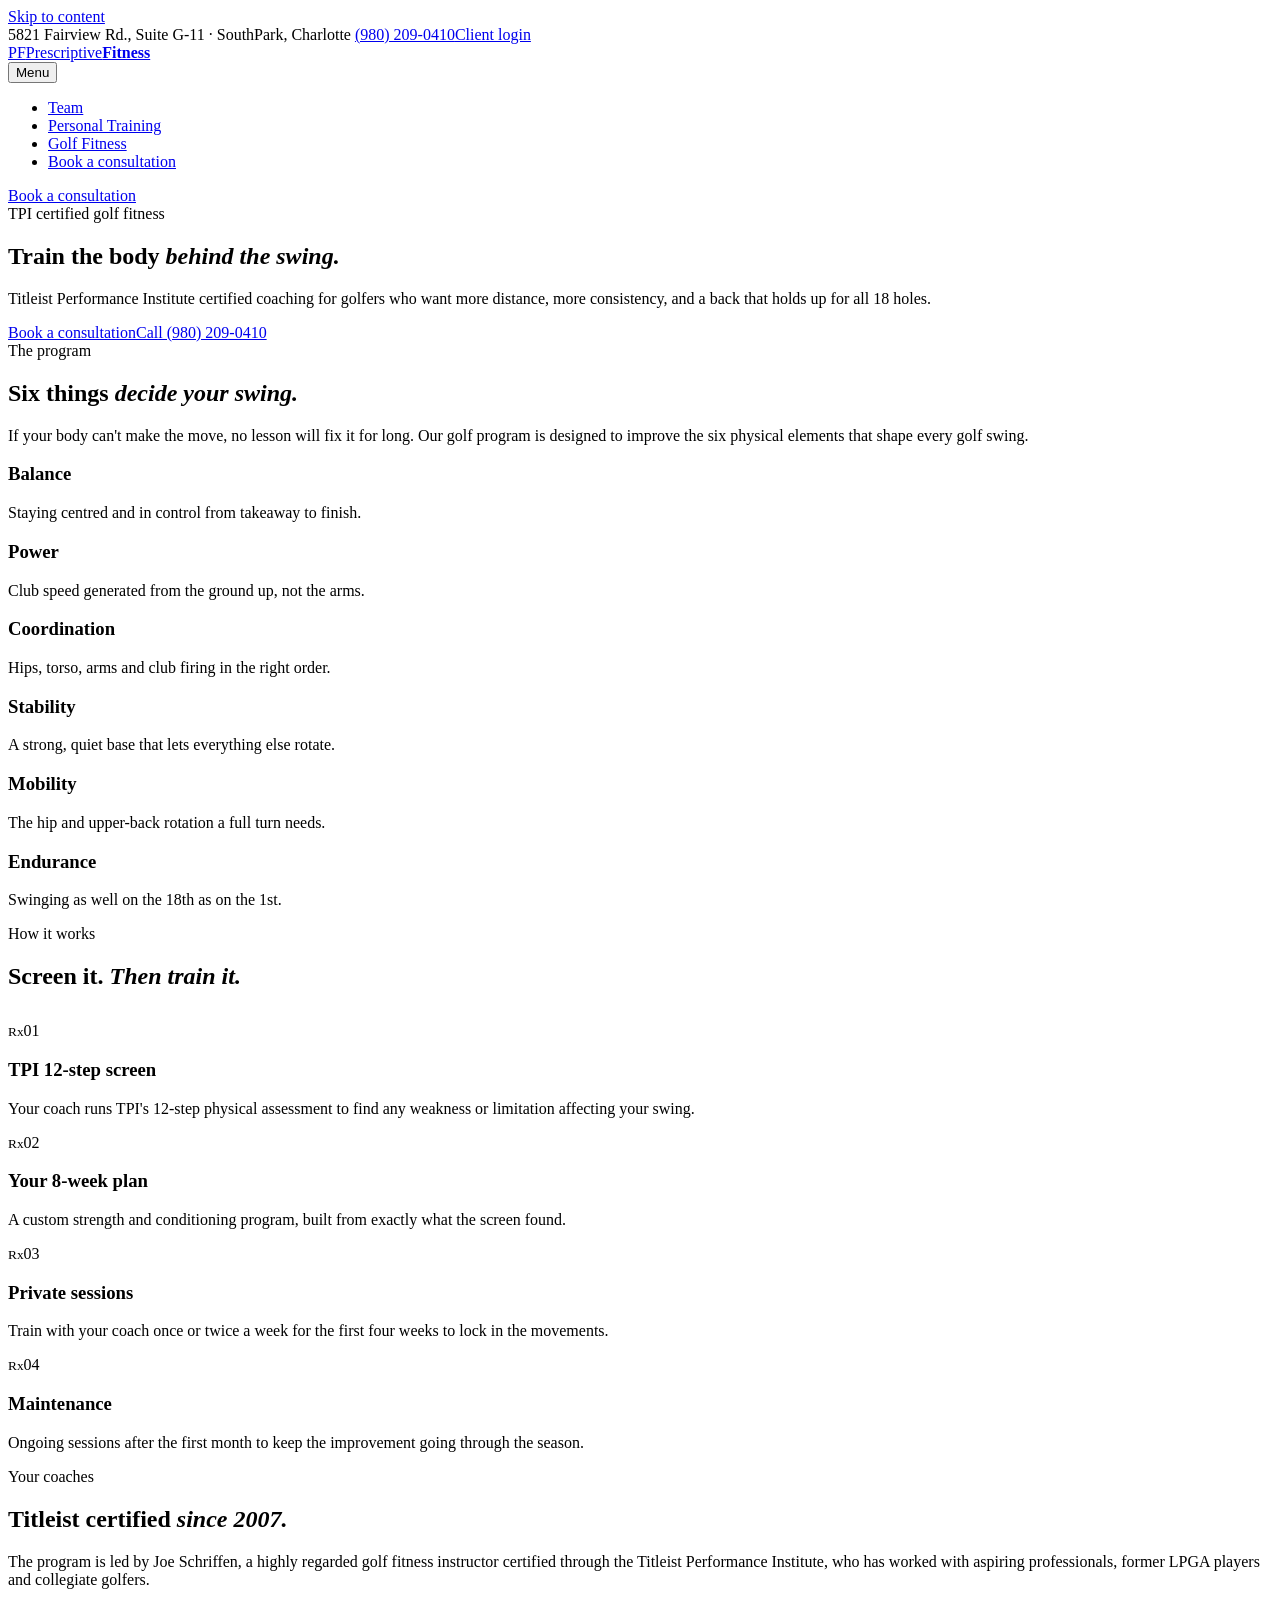
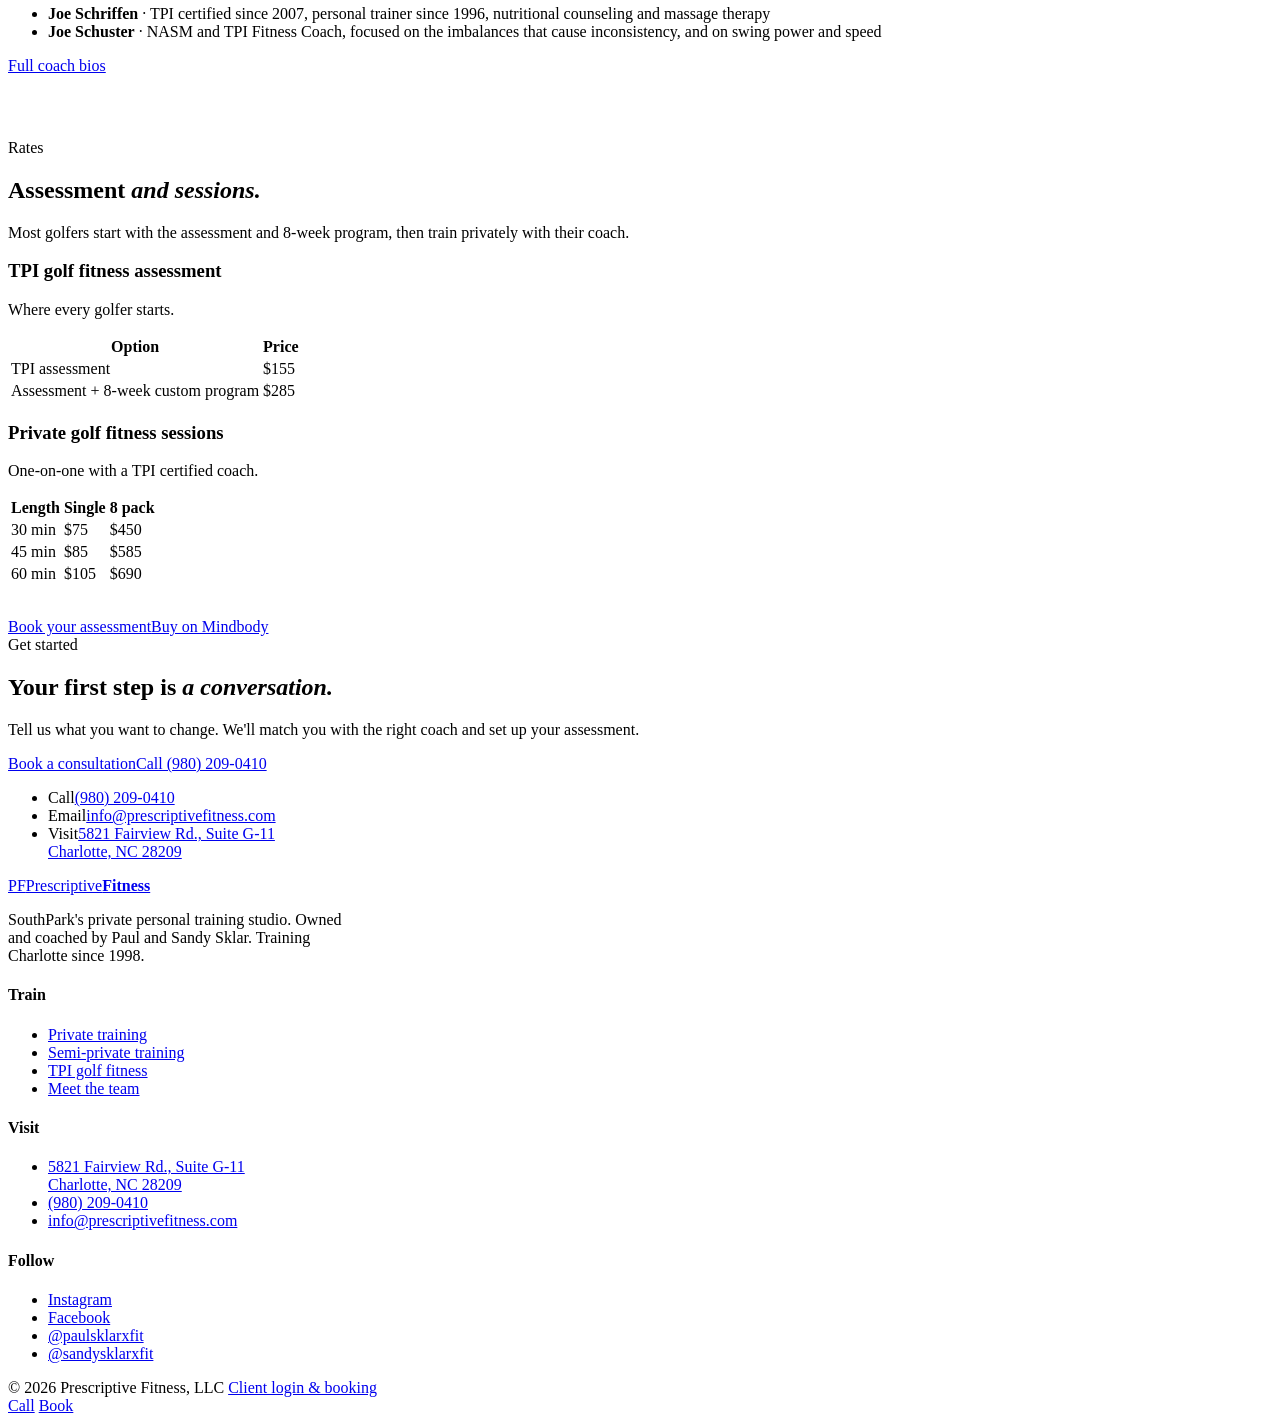
==== golf.html @ cf6d72cd "Add site pages" ====
<!doctype html>
<html lang="en" class="no-js">
<head>
<meta charset="utf-8">
<meta name="viewport" content="width=device-width, initial-scale=1">
<title>TPI Golf Fitness Training · Prescriptive Fitness, Charlotte</title>
<meta name="description" content="Titleist Performance Institute certified golf fitness in SouthPark, Charlotte. A 12-step TPI assessment and an 8-week program to build balance, power, mobility and consistency.">
<link rel="canonical" href="https://prescriptivefitness.com/golf.html">
<meta property="og:type" content="website">
<meta property="og:site_name" content="Prescriptive Fitness">
<meta property="og:title" content="TPI Golf Fitness Training · Prescriptive Fitness, Charlotte">
<meta property="og:description" content="Titleist Performance Institute certified golf fitness in SouthPark, Charlotte. A 12-step TPI assessment and an 8-week program to build balance, power, mobility and consistency.">
<meta property="og:url" content="https://prescriptivefitness.com/golf.html">
<meta property="og:image" content="https://prescriptivefitness.com/assets/img/og-cover.jpg">
<meta name="twitter:card" content="summary_large_image">
<meta name="theme-color" content="#0B0B0C">
<link rel="icon" href="favicon.svg" type="image/svg+xml">
<link rel="preload" href="assets/fonts/archivo-latin-wdth-normal.woff2" as="font" type="font/woff2" crossorigin><link rel="preload" href="assets/fonts/inter-latin-wght-normal.woff2" as="font" type="font/woff2" crossorigin>
<link rel="stylesheet" href="assets/css/site.css">
</head>
<body>
<a class="skip" href="#main">Skip to content</a>
<div class="topbar"><div class="wrap">
  <span class="topbar__left muted">5821 Fairview Rd., Suite G-11 · SouthPark, Charlotte</span>
  <span class="topbar__right"><a href="tel:+19802090410">(980) 209-0410</a><a href="https://clients.mindbodyonline.com/classic/ws?studioid=299958" rel="noopener">Client login</a></span>
</div></div>
<header class="header"><div class="wrap">
  <a class="brand" href="index.html" aria-label="Prescriptive Fitness home"><span class="wordmark" data-logo><span class="wordmark__pf"><span>PF</span></span><span class="wordmark__text"><span>Prescriptive</span><b>Fitness</b></span></span></a>
  <nav class="nav" aria-label="Main">
    <button class="nav__toggle" type="button" aria-expanded="false" aria-controls="nav-menu">Menu</button>
    <ul class="nav__links" id="nav-menu">
      <li><a href="team.html">Team</a></li>
      <li><a href="personal-training.html">Personal Training</a></li>
      <li><a href="golf.html" aria-current="page">Golf Fitness</a></li>
      <li class="nav__mobile-only"><a href="start.html">Book a consultation</a></li>
    </ul>
    <a class="btn" href="start.html">Book a consultation</a>
  </nav>
</div></header>
<main id="main">

<section class="hero hero--page">
  <div class="hero__media"><div class="slot slot--16x9" data-media="golf-hero" data-label="Page header · 16:9 silent loop" data-loop></div></div>
  <div class="wrap"><div class="hero__copy">
    <span class="label">TPI certified golf fitness</span>
    <h1 class="h1">Train the body <em class="hl">behind the swing.</em></h1>
    <p class="lede">Titleist Performance Institute certified coaching for golfers who want more distance, more consistency, and a back that holds up for all 18 holes.</p>
    <div class="btn-row"><a class="btn" href="start.html?interest=golf">Book a consultation</a><a class="btn btn--ghost" href="tel:+19802090410">Call (980) 209-0410</a></div>
  </div></div>
</section>

<section class="section chalk" aria-labelledby="six-h">
  <div class="wrap">
    <div class="split split--center">
      <div class="stack reveal"><span class="label">The program</span><h2 class="h2" id="six-h">Six things <em class="hl">decide your swing.</em></h2></div>
      <p class="lede reveal">If your body can't make the move, no lesson will fix it for long. Our golf program is designed to improve the six physical elements that shape every golf swing.</p>
    </div>
    <div class="goals">
      <div class="goal reveal"><h3>Balance</h3><p>Staying centred and in control from takeaway to finish.</p></div>
      <div class="goal reveal"><h3>Power</h3><p>Club speed generated from the ground up, not the arms.</p></div>
      <div class="goal reveal"><h3>Coordination</h3><p>Hips, torso, arms and club firing in the right order.</p></div>
      <div class="goal reveal"><h3>Stability</h3><p>A strong, quiet base that lets everything else rotate.</p></div>
      <div class="goal reveal"><h3>Mobility</h3><p>The hip and upper-back rotation a full turn needs.</p></div>
      <div class="goal reveal"><h3>Endurance</h3><p>Swinging as well on the 18th as on the 1st.</p></div>
    </div>
  </div>
</section>

<section class="section" aria-labelledby="how-h">
  <div class="wrap split split--center">
    <div class="reveal slot-tall-wrap" style="max-width:420px"><div class="slot slot--9x16" data-media="golf-assessment" data-label="TPI screen being run · 9:16 (a reel works)"></div></div>
    <div class="stack reveal">
      <span class="label">How it works</span>
      <h2 class="h2" id="how-h">Screen it. <em class="hl">Then train it.</em></h2>
      <ol class="rx rx--2" style="list-style:none;padding:0;margin-top:32px">
        <li class="rx__step"><span class="rx__tag"><small>Rx</small>01</span><h3 class="h3">TPI 12-step screen</h3><p>Your coach runs TPI's 12-step physical assessment to find any weakness or limitation affecting your swing.</p></li>
        <li class="rx__step"><span class="rx__tag"><small>Rx</small>02</span><h3 class="h3">Your 8-week plan</h3><p>A custom strength and conditioning program, built from exactly what the screen found.</p></li>
        <li class="rx__step"><span class="rx__tag"><small>Rx</small>03</span><h3 class="h3">Private sessions</h3><p>Train with your coach once or twice a week for the first four weeks to lock in the movements.</p></li>
        <li class="rx__step"><span class="rx__tag"><small>Rx</small>04</span><h3 class="h3">Maintenance</h3><p>Ongoing sessions after the first month to keep the improvement going through the season.</p></li>
      </ol>
    </div>
  </div>
</section>

<section class="section black-2" aria-labelledby="gcoach-h">
  <div class="wrap">
    <div class="split split--center">
      <div class="stack reveal">
        <span class="label">Your coaches</span>
        <h2 class="h2" id="gcoach-h">Titleist certified <em class="hl">since 2007.</em></h2>
        <p class="lede">The program is led by Joe Schriffen, a highly regarded golf fitness instructor certified through the Titleist Performance Institute, who has worked with aspiring professionals, former LPGA players and collegiate golfers.</p>
        <ul class="facts">
          <li><span><strong>Joe Schriffen</strong> · TPI certified since 2007, personal trainer since 1996, nutritional counseling and massage therapy</span></li>
          <li><span><strong>Joe Schuster</strong> · NASM and TPI Fitness Coach, focused on the imbalances that cause inconsistency, and on swing power and speed</span></li>
        </ul>
        <a class="link-arrow" href="team.html">Full coach bios</a>
      </div>
      <div class="stack reveal">
        <div class="slot slot--4x5" data-media="golf-training" data-label="Golf training · 4:5 · rotational power / mobility" data-alt="Golf fitness training"></div>
      </div>
    </div>
    <div style="margin-top:64px" class="reveal"><div class="slot slot--16x9" data-media="golf-video" data-label="Joe on what the program fixes · 16:9 (optional)"></div></div>
  </div>
</section>

<section class="section chalk" id="rates" aria-labelledby="grates-h">
  <div class="wrap">
    <div class="split split--center">
      <div class="stack reveal"><span class="label">Rates</span><h2 class="h2" id="grates-h">Assessment <em class="hl">and sessions.</em></h2></div>
      <p class="lede reveal">Most golfers start with the assessment and 8-week program, then train privately with their coach.</p>
    </div>
    <div class="price-grid">
      <div class="price reveal">
        <h3>TPI golf fitness assessment</h3>
        <p class="muted">Where every golfer starts.</p>
        <table class="ptable"><thead><tr><th scope="col">Option</th><th scope="col">Price</th></tr></thead><tbody><tr><td>TPI assessment</td><td>$155</td></tr><tr><td>Assessment + 8-week custom program</td><td>$285</td></tr></tbody></table>
      </div>
      <div class="price reveal">
        <h3>Private golf fitness sessions</h3>
        <p class="muted">One-on-one with a TPI certified coach.</p>
        <table class="ptable"><thead><tr><th scope="col">Length</th><th scope="col">Single</th><th scope="col">8 pack</th></tr></thead><tbody><tr><td>30 min</td><td>$75</td><td>$450</td></tr><tr><td>45 min</td><td>$85</td><td>$585</td></tr><tr><td>60 min</td><td>$105</td><td>$690</td></tr></tbody></table>
      </div>
    </div>
    <div class="btn-row" style="margin-top:32px"><a class="btn" href="start.html?interest=golf">Book your assessment</a><a class="btn btn--ghost" href="https://clients.mindbodyonline.com/classic/ws?studioid=299958" rel="noopener">Buy on Mindbody</a></div>
  </div>
</section>

<section class="section cta" aria-labelledby="cta-h">
  <div class="wrap">
    <div class="stack reveal">
      <span class="label">Get started</span>
      <h2 class="h2" id="cta-h">Your first step is <em class="hl">a conversation.</em></h2>
      <p class="lede">Tell us what you want to change. We'll match you with the right coach and set up your assessment.</p>
      <div class="btn-row"><a class="btn" href="start.html?interest=golf">Book a consultation</a><a class="btn btn--ghost" href="tel:+19802090410">Call (980) 209-0410</a></div>
    </div>
    <div class="cta__side reveal">
      <ul class="contact-list">
        <li><span class="k">Call</span><a href="tel:+19802090410">(980) 209-0410</a></li>
        <li><span class="k">Email</span><a href="mailto:info@prescriptivefitness.com">info@prescriptivefitness.com</a></li>
        <li><span class="k">Visit</span><a href="https://www.google.com/maps/search/?api=1&query=Prescriptive+Fitness+5821+Fairview+Rd+Suite+G-11+Charlotte+NC+28209" rel="noopener">5821 Fairview Rd., Suite G-11<br>Charlotte, NC 28209</a></li>
      </ul>
    </div>
  </div>
</section>
</main>
<footer class="footer">
  <div class="wrap">
    <div class="footer__grid">
      <div class="stack-sm">
        <a class="brand" href="index.html" aria-label="Prescriptive Fitness home"><span class="wordmark" data-logo><span class="wordmark__pf"><span>PF</span></span><span class="wordmark__text"><span>Prescriptive</span><b>Fitness</b></span></span></a>
        <p class="muted" style="max-width:360px">SouthPark's private personal training studio. Owned and coached by Paul and Sandy Sklar. Training Charlotte since 1998.</p>
      </div>
      <div>
        <h4>Train</h4>
        <ul>
          <li><a href="personal-training.html">Private training</a></li>
          <li><a href="personal-training.html#semi">Semi-private training</a></li>
          <li><a href="golf.html">TPI golf fitness</a></li>
          <li><a href="team.html">Meet the team</a></li>
        </ul>
      </div>
      <div>
        <h4>Visit</h4>
        <ul>
          <li><a href="https://www.google.com/maps/search/?api=1&query=Prescriptive+Fitness+5821+Fairview+Rd+Suite+G-11+Charlotte+NC+28209" rel="noopener">5821 Fairview Rd., Suite G-11<br>Charlotte, NC 28209</a></li>
          <li><a href="tel:+19802090410">(980) 209-0410</a></li>
          <li><a href="mailto:info@prescriptivefitness.com">info@prescriptivefitness.com</a></li>
        </ul>
      </div>
      <div>
        <h4>Follow</h4>
        <ul>
          <li><a href="https://www.instagram.com/prescriptive.fitness/" rel="noopener">Instagram</a></li>
          <li><a href="https://www.facebook.com/PrescriptiveFitness/" rel="noopener">Facebook</a></li>
          <li><a href="https://www.instagram.com/paulsklarxfit/" rel="noopener">@paulsklarxfit</a></li>
          <li><a href="https://www.instagram.com/sandysklarxfit/" rel="noopener">@sandysklarxfit</a></li>
        </ul>
      </div>
    </div>
    <div class="footer__base">
      <span>© <span data-year>2026</span> Prescriptive Fitness, LLC</span>
      <span><a href="https://clients.mindbodyonline.com/classic/ws?studioid=299958" rel="noopener">Client login &amp; booking</a></span>
    </div>
  </div>
</footer>
<div class="mbar" role="region" aria-label="Quick actions">
  <a class="btn btn--ghost" href="tel:+19802090410">Call</a>
  <a class="btn" href="start.html">Book</a>
</div>
<script src="assets/js/media.js"></script>
<script src="assets/js/site.js"></script>
</body>
</html>
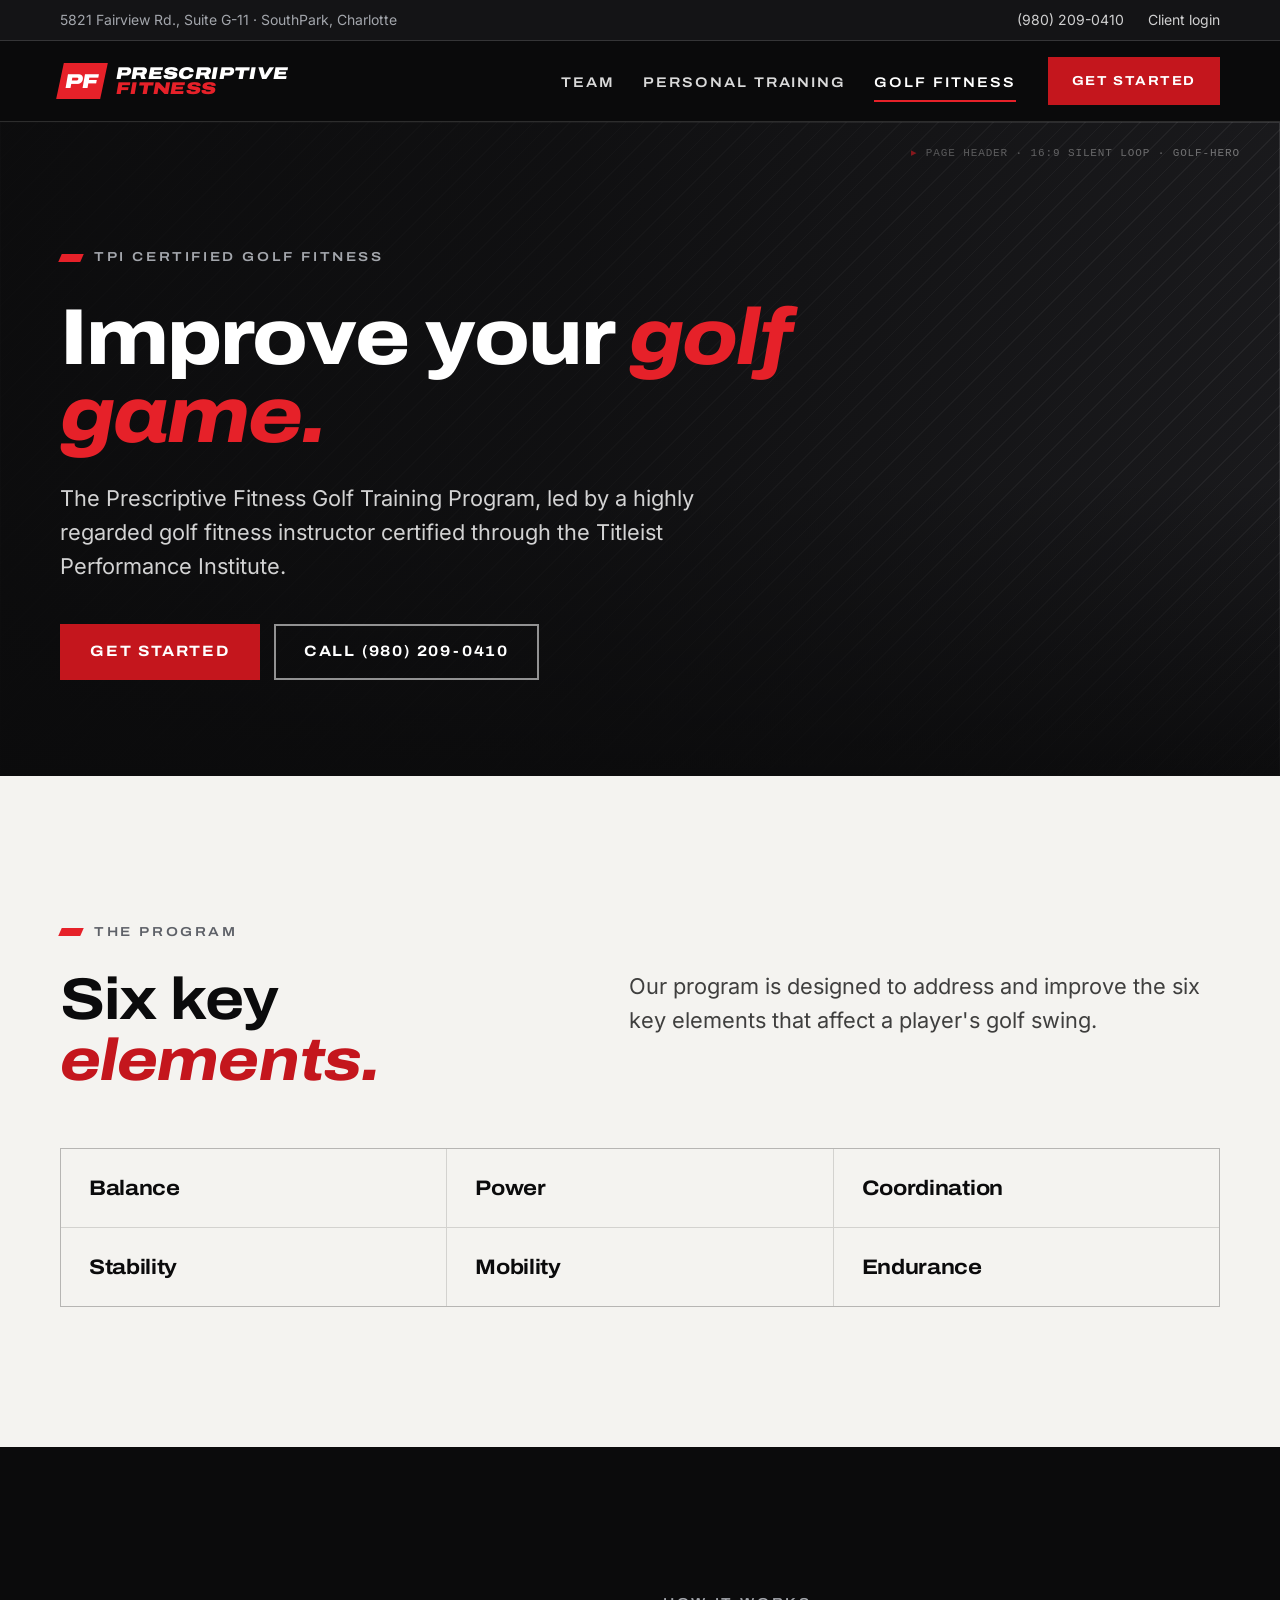
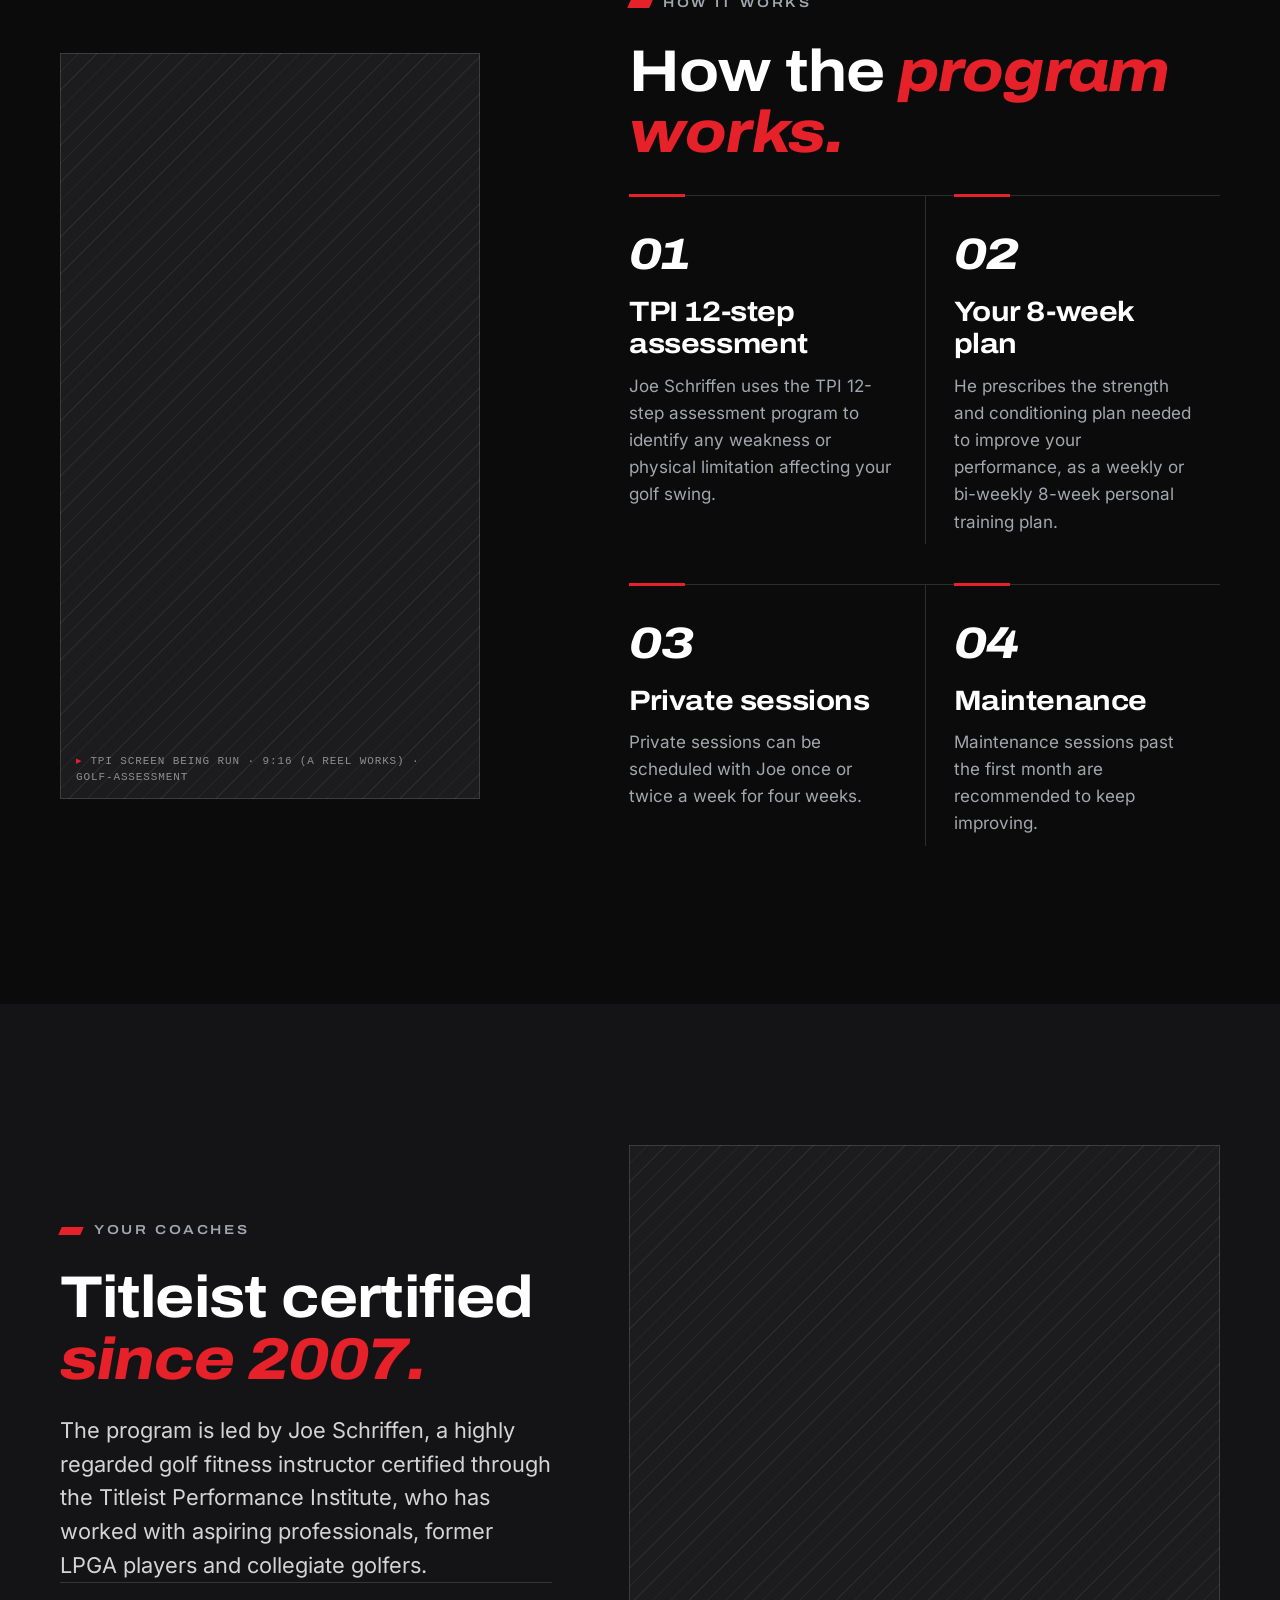
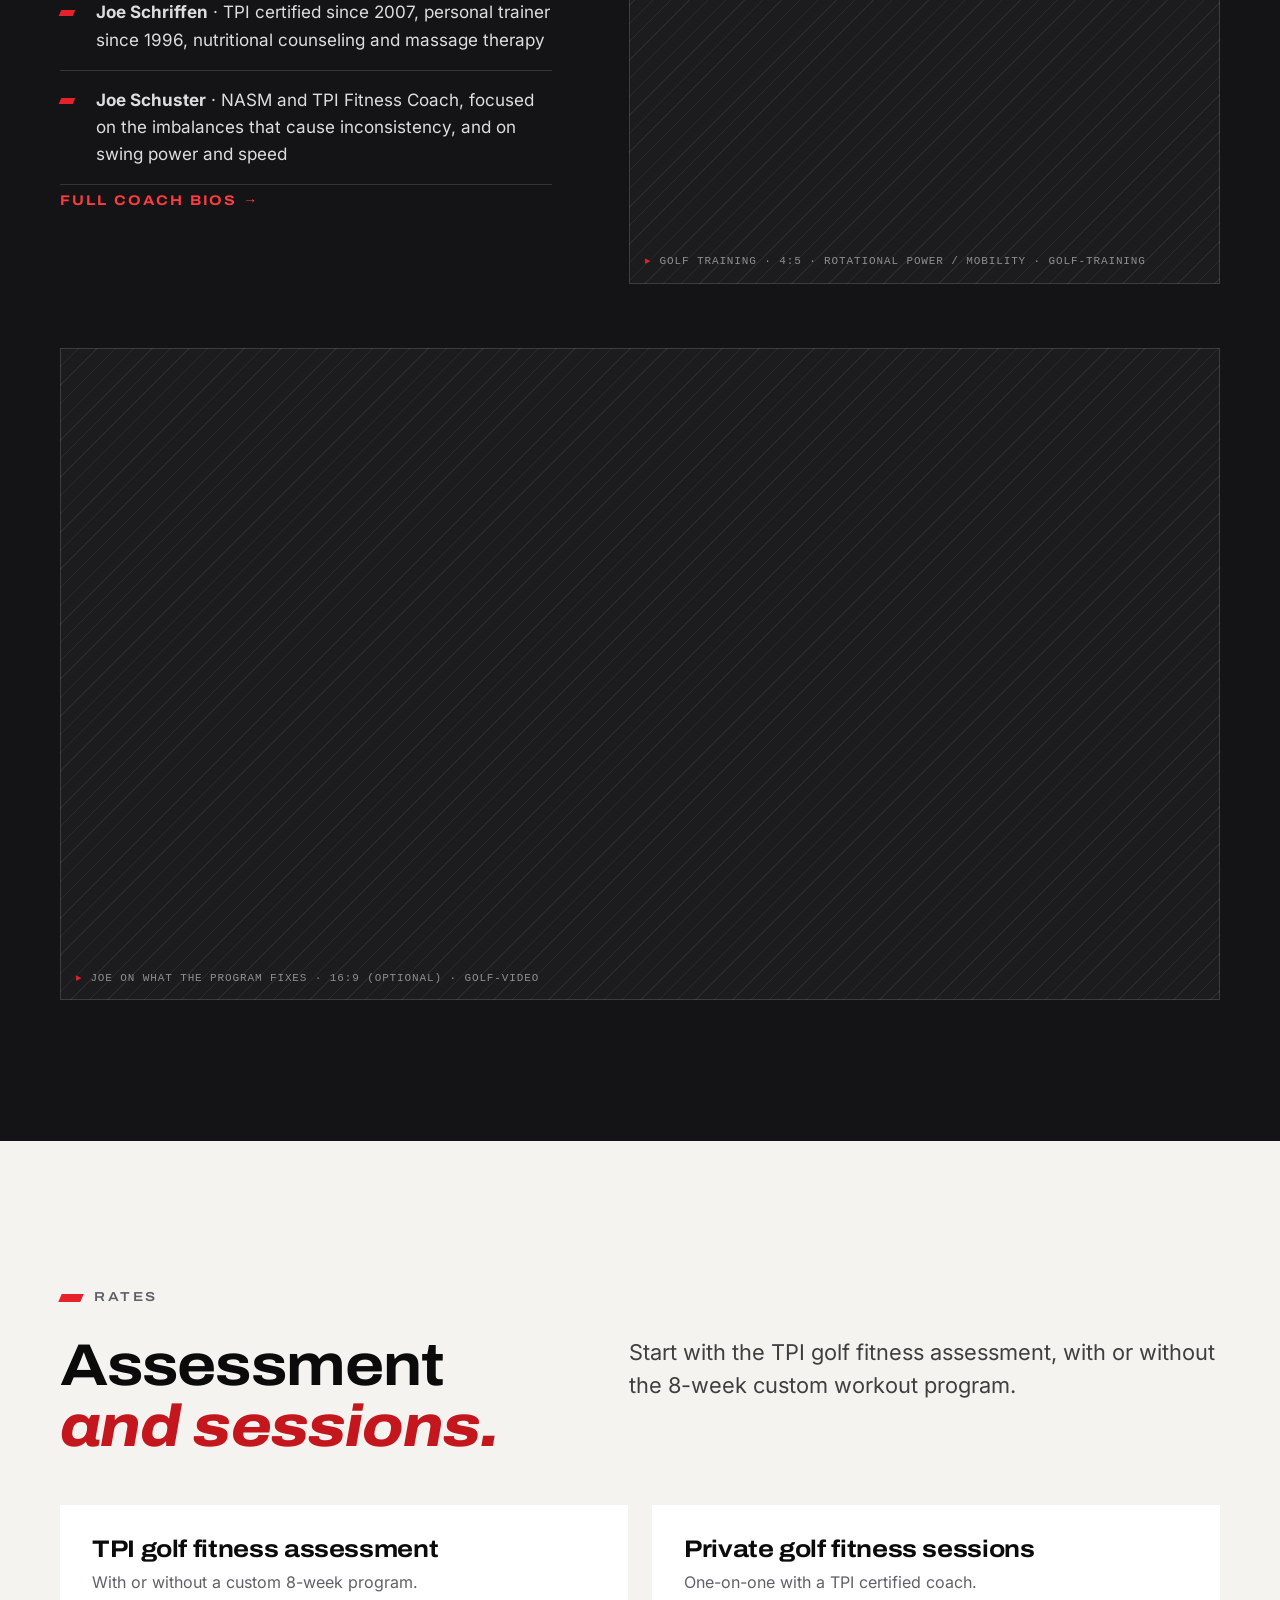
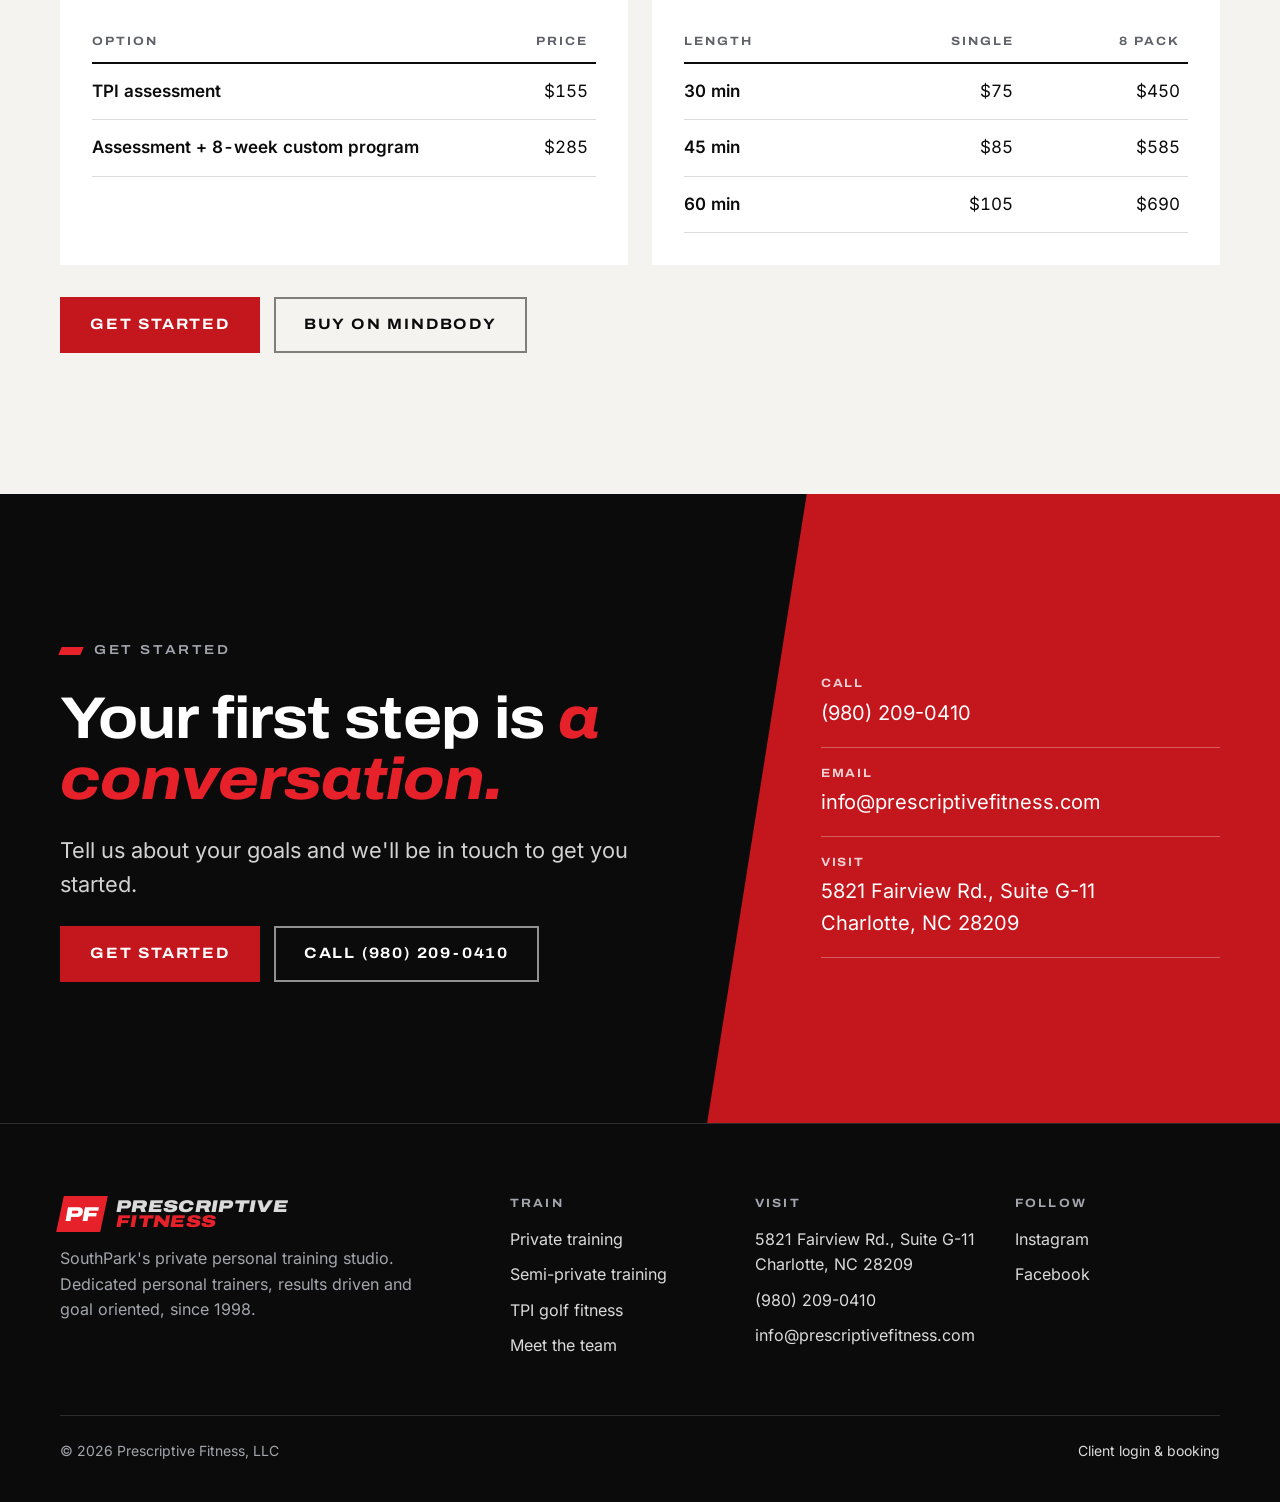
==== commit 46c9c8af: "Tone down owner branding, use only sourced copy" ====
--- a/golf.html
+++ b/golf.html
@@ -4,12 +4,12 @@
 <meta charset="utf-8">
 <meta name="viewport" content="width=device-width, initial-scale=1">
 <title>TPI Golf Fitness Training · Prescriptive Fitness, Charlotte</title>
-<meta name="description" content="Titleist Performance Institute certified golf fitness in SouthPark, Charlotte. A 12-step TPI assessment and an 8-week program to build balance, power, mobility and consistency.">
+<meta name="description" content="Titleist Performance Institute certified golf fitness in SouthPark, Charlotte. The TPI 12-step assessment and a custom 8-week program to improve balance, power, coordination, stability, mobility and endurance.">
 <link rel="canonical" href="https://prescriptivefitness.com/golf.html">
 <meta property="og:type" content="website">
 <meta property="og:site_name" content="Prescriptive Fitness">
 <meta property="og:title" content="TPI Golf Fitness Training · Prescriptive Fitness, Charlotte">
-<meta property="og:description" content="Titleist Performance Institute certified golf fitness in SouthPark, Charlotte. A 12-step TPI assessment and an 8-week program to build balance, power, mobility and consistency.">
+<meta property="og:description" content="Titleist Performance Institute certified golf fitness in SouthPark, Charlotte. The TPI 12-step assessment and a custom 8-week program to improve balance, power, coordination, stability, mobility and endurance.">
 <meta property="og:url" content="https://prescriptivefitness.com/golf.html">
 <meta property="og:image" content="https://prescriptivefitness.com/assets/img/og-cover.jpg">
 <meta name="twitter:card" content="summary_large_image">
@@ -32,9 +32,9 @@
       <li><a href="team.html">Team</a></li>
       <li><a href="personal-training.html">Personal Training</a></li>
       <li><a href="golf.html" aria-current="page">Golf Fitness</a></li>
-      <li class="nav__mobile-only"><a href="start.html">Book a consultation</a></li>
+      <li class="nav__mobile-only"><a href="start.html">Get started</a></li>
     </ul>
-    <a class="btn" href="start.html">Book a consultation</a>
+    <a class="btn" href="start.html">Get started</a>
   </nav>
 </div></header>
 <main id="main">
@@ -43,25 +43,25 @@
   <div class="hero__media"><div class="slot slot--16x9" data-media="golf-hero" data-label="Page header · 16:9 silent loop" data-loop></div></div>
   <div class="wrap"><div class="hero__copy">
     <span class="label">TPI certified golf fitness</span>
-    <h1 class="h1">Train the body <em class="hl">behind the swing.</em></h1>
-    <p class="lede">Titleist Performance Institute certified coaching for golfers who want more distance, more consistency, and a back that holds up for all 18 holes.</p>
-    <div class="btn-row"><a class="btn" href="start.html?interest=golf">Book a consultation</a><a class="btn btn--ghost" href="tel:+19802090410">Call (980) 209-0410</a></div>
+    <h1 class="h1">Improve your <em class="hl">golf game.</em></h1>
+    <p class="lede">The Prescriptive Fitness Golf Training Program, led by a highly regarded golf fitness instructor certified through the Titleist Performance Institute.</p>
+    <div class="btn-row"><a class="btn" href="start.html?interest=golf">Get started</a><a class="btn btn--ghost" href="tel:+19802090410">Call (980) 209-0410</a></div>
   </div></div>
 </section>
 
 <section class="section chalk" aria-labelledby="six-h">
   <div class="wrap">
     <div class="split split--center">
-      <div class="stack reveal"><span class="label">The program</span><h2 class="h2" id="six-h">Six things <em class="hl">decide your swing.</em></h2></div>
-      <p class="lede reveal">If your body can't make the move, no lesson will fix it for long. Our golf program is designed to improve the six physical elements that shape every golf swing.</p>
+      <div class="stack reveal"><span class="label">The program</span><h2 class="h2" id="six-h">Six key <em class="hl">elements.</em></h2></div>
+      <p class="lede reveal">Our program is designed to address and improve the six key elements that affect a player's golf swing.</p>
     </div>
     <div class="goals">
-      <div class="goal reveal"><h3>Balance</h3><p>Staying centred and in control from takeaway to finish.</p></div>
-      <div class="goal reveal"><h3>Power</h3><p>Club speed generated from the ground up, not the arms.</p></div>
-      <div class="goal reveal"><h3>Coordination</h3><p>Hips, torso, arms and club firing in the right order.</p></div>
-      <div class="goal reveal"><h3>Stability</h3><p>A strong, quiet base that lets everything else rotate.</p></div>
-      <div class="goal reveal"><h3>Mobility</h3><p>The hip and upper-back rotation a full turn needs.</p></div>
-      <div class="goal reveal"><h3>Endurance</h3><p>Swinging as well on the 18th as on the 1st.</p></div>
+      <div class="goal reveal"><h3>Balance</h3></div>
+      <div class="goal reveal"><h3>Power</h3></div>
+      <div class="goal reveal"><h3>Coordination</h3></div>
+      <div class="goal reveal"><h3>Stability</h3></div>
+      <div class="goal reveal"><h3>Mobility</h3></div>
+      <div class="goal reveal"><h3>Endurance</h3></div>
     </div>
   </div>
 </section>
@@ -71,12 +71,12 @@
     <div class="reveal slot-tall-wrap" style="max-width:420px"><div class="slot slot--9x16" data-media="golf-assessment" data-label="TPI screen being run · 9:16 (a reel works)"></div></div>
     <div class="stack reveal">
       <span class="label">How it works</span>
-      <h2 class="h2" id="how-h">Screen it. <em class="hl">Then train it.</em></h2>
+      <h2 class="h2" id="how-h">How the <em class="hl">program works.</em></h2>
       <ol class="rx rx--2" style="list-style:none;padding:0;margin-top:32px">
-        <li class="rx__step"><span class="rx__tag"><small>Rx</small>01</span><h3 class="h3">TPI 12-step screen</h3><p>Your coach runs TPI's 12-step physical assessment to find any weakness or limitation affecting your swing.</p></li>
-        <li class="rx__step"><span class="rx__tag"><small>Rx</small>02</span><h3 class="h3">Your 8-week plan</h3><p>A custom strength and conditioning program, built from exactly what the screen found.</p></li>
-        <li class="rx__step"><span class="rx__tag"><small>Rx</small>03</span><h3 class="h3">Private sessions</h3><p>Train with your coach once or twice a week for the first four weeks to lock in the movements.</p></li>
-        <li class="rx__step"><span class="rx__tag"><small>Rx</small>04</span><h3 class="h3">Maintenance</h3><p>Ongoing sessions after the first month to keep the improvement going through the season.</p></li>
+        <li class="rx__step"><span class="rx__tag">01</span><h3 class="h3">TPI 12-step assessment</h3><p>Joe Schriffen uses the TPI 12-step assessment program to identify any weakness or physical limitation affecting your golf swing.</p></li>
+        <li class="rx__step"><span class="rx__tag">02</span><h3 class="h3">Your 8-week plan</h3><p>He prescribes the strength and conditioning plan needed to improve your performance, as a weekly or bi-weekly 8-week personal training plan.</p></li>
+        <li class="rx__step"><span class="rx__tag">03</span><h3 class="h3">Private sessions</h3><p>Private sessions can be scheduled with Joe once or twice a week for four weeks.</p></li>
+        <li class="rx__step"><span class="rx__tag">04</span><h3 class="h3">Maintenance</h3><p>Maintenance sessions past the first month are recommended to keep improving.</p></li>
       </ol>
     </div>
   </div>
@@ -107,12 +107,12 @@
   <div class="wrap">
     <div class="split split--center">
       <div class="stack reveal"><span class="label">Rates</span><h2 class="h2" id="grates-h">Assessment <em class="hl">and sessions.</em></h2></div>
-      <p class="lede reveal">Most golfers start with the assessment and 8-week program, then train privately with their coach.</p>
+      <p class="lede reveal">Start with the TPI golf fitness assessment, with or without the 8-week custom workout program.</p>
     </div>
     <div class="price-grid">
       <div class="price reveal">
         <h3>TPI golf fitness assessment</h3>
-        <p class="muted">Where every golfer starts.</p>
+        <p class="muted">With or without a custom 8-week program.</p>
         <table class="ptable"><thead><tr><th scope="col">Option</th><th scope="col">Price</th></tr></thead><tbody><tr><td>TPI assessment</td><td>$155</td></tr><tr><td>Assessment + 8-week custom program</td><td>$285</td></tr></tbody></table>
       </div>
       <div class="price reveal">
@@ -121,7 +121,7 @@
         <table class="ptable"><thead><tr><th scope="col">Length</th><th scope="col">Single</th><th scope="col">8 pack</th></tr></thead><tbody><tr><td>30 min</td><td>$75</td><td>$450</td></tr><tr><td>45 min</td><td>$85</td><td>$585</td></tr><tr><td>60 min</td><td>$105</td><td>$690</td></tr></tbody></table>
       </div>
     </div>
-    <div class="btn-row" style="margin-top:32px"><a class="btn" href="start.html?interest=golf">Book your assessment</a><a class="btn btn--ghost" href="https://clients.mindbodyonline.com/classic/ws?studioid=299958" rel="noopener">Buy on Mindbody</a></div>
+    <div class="btn-row" style="margin-top:32px"><a class="btn" href="start.html?interest=golf">Get started</a><a class="btn btn--ghost" href="https://clients.mindbodyonline.com/classic/ws?studioid=299958" rel="noopener">Buy on Mindbody</a></div>
   </div>
 </section>
 
@@ -130,8 +130,8 @@
     <div class="stack reveal">
       <span class="label">Get started</span>
       <h2 class="h2" id="cta-h">Your first step is <em class="hl">a conversation.</em></h2>
-      <p class="lede">Tell us what you want to change. We'll match you with the right coach and set up your assessment.</p>
-      <div class="btn-row"><a class="btn" href="start.html?interest=golf">Book a consultation</a><a class="btn btn--ghost" href="tel:+19802090410">Call (980) 209-0410</a></div>
+      <p class="lede">Tell us about your goals and we'll be in touch to get you started.</p>
+      <div class="btn-row"><a class="btn" href="start.html?interest=golf">Get started</a><a class="btn btn--ghost" href="tel:+19802090410">Call (980) 209-0410</a></div>
     </div>
     <div class="cta__side reveal">
       <ul class="contact-list">
@@ -148,7 +148,7 @@
     <div class="footer__grid">
       <div class="stack-sm">
         <a class="brand" href="index.html" aria-label="Prescriptive Fitness home"><span class="wordmark" data-logo><span class="wordmark__pf"><span>PF</span></span><span class="wordmark__text"><span>Prescriptive</span><b>Fitness</b></span></span></a>
-        <p class="muted" style="max-width:360px">SouthPark's private personal training studio. Owned and coached by Paul and Sandy Sklar. Training Charlotte since 1998.</p>
+        <p class="muted" style="max-width:360px">SouthPark's private personal training studio. Dedicated personal trainers, results driven and goal oriented, since 1998.</p>
       </div>
       <div>
         <h4>Train</h4>
@@ -172,8 +172,6 @@
         <ul>
           <li><a href="https://www.instagram.com/prescriptive.fitness/" rel="noopener">Instagram</a></li>
           <li><a href="https://www.facebook.com/PrescriptiveFitness/" rel="noopener">Facebook</a></li>
-          <li><a href="https://www.instagram.com/paulsklarxfit/" rel="noopener">@paulsklarxfit</a></li>
-          <li><a href="https://www.instagram.com/sandysklarxfit/" rel="noopener">@sandysklarxfit</a></li>
         </ul>
       </div>
     </div>
@@ -185,7 +183,7 @@
 </footer>
 <div class="mbar" role="region" aria-label="Quick actions">
   <a class="btn btn--ghost" href="tel:+19802090410">Call</a>
-  <a class="btn" href="start.html">Book</a>
+  <a class="btn" href="start.html">Get started</a>
 </div>
 <script src="assets/js/media.js"></script>
 <script src="assets/js/site.js"></script>
--- a/assets/css/site.css
+++ b/assets/css/site.css
@@ -0,0 +1,416 @@
+/* ============================================================
+   PRESCRIPTIVE FITNESS · site styles
+   Brand: PF black + PF red (from the logo), wide italic display type.
+   Built for a 40+ audience: 18px body, high contrast, big tap targets.
+   ============================================================ */
+
+/* Self-hosted fonts (SIL Open Font License, see assets/fonts/) */
+@font-face { font-family: "Archivo"; font-style: normal; font-display: swap; font-weight: 100 900; font-stretch: 62% 125%; src: url(../fonts/archivo-latin-wdth-normal.woff2) format("woff2-variations"), url(../fonts/archivo-latin-wdth-normal.woff2) format("woff2"); }
+@font-face { font-family: "Archivo"; font-style: italic; font-display: swap; font-weight: 100 900; font-stretch: 62% 125%; src: url(../fonts/archivo-latin-wdth-italic.woff2) format("woff2-variations"), url(../fonts/archivo-latin-wdth-italic.woff2) format("woff2"); }
+@font-face { font-family: "Inter"; font-style: normal; font-display: swap; font-weight: 100 900; src: url(../fonts/inter-latin-wght-normal.woff2) format("woff2-variations"), url(../fonts/inter-latin-wght-normal.woff2) format("woff2"); }
+@font-face { font-family: "Inter"; font-style: italic; font-display: swap; font-weight: 100 900; src: url(../fonts/inter-latin-wght-italic.woff2) format("woff2-variations"), url(../fonts/inter-latin-wght-italic.woff2) format("woff2"); }
+
+:root {
+  /* Colour */
+  --black: #0B0B0C;
+  --black-2: #141416;
+  --black-3: #1C1C1F;
+  --chalk: #F4F3F0;          /* light sections */
+  --white: #FFFFFF;
+  --red: #E62129;            /* PF logo red: marks, rules, large type on black */
+  --red-fill: #C4161D;       /* buttons with white text (6:1) */
+  --red-fill-hover: #A81218;
+  --red-on-black: #FF3B42;   /* small red text on black (5.6:1) */
+  --red-on-chalk: #C4161D;   /* red text on chalk (5.4:1) */
+  --mute-on-black: #A3A6AC;
+  --mute-on-chalk: #5E6168;
+  --line-on-black: rgba(255,255,255,0.14);
+  --line-on-chalk: rgba(11,11,12,0.14);
+
+  /* Type */
+  --display: "Archivo", "Arial Black", Arial, sans-serif;
+  --body: "Inter", -apple-system, "Segoe UI", Arial, sans-serif;
+
+  /* Layout */
+  --wrap: 1240px;
+  --gutter: clamp(16px, 4vw, 40px);
+  --section: clamp(80px, 11vw, 144px);
+  --ease: cubic-bezier(.22, 1, .36, 1);
+}
+
+*, *::before, *::after { box-sizing: border-box; }
+html { -webkit-text-size-adjust: 100%; scroll-behavior: smooth; }
+@media (prefers-reduced-motion: reduce) { html { scroll-behavior: auto; } * { transition: none !important; animation: none !important; } }
+body {
+  margin: 0; background: var(--black); color: var(--white);
+  font: 400 18px/1.6 var(--body);
+  -webkit-font-smoothing: antialiased; text-rendering: optimizeLegibility;
+}
+img, video, iframe { display: block; max-width: 100%; }
+a { color: inherit; }
+p { margin: 0; }
+h1, h2, h3, h4 { margin: 0; font-family: var(--display); font-weight: 700; font-stretch: 112%; letter-spacing: -0.015em; line-height: 1.05; }
+em.hl, .h-accent { font-style: italic; color: var(--red); font-weight: 800; }
+.chalk em.hl, .chalk .h-accent { color: var(--red-on-chalk); }
+
+.skip { position: absolute; left: -9999px; top: 8px; z-index: 100; padding: 12px 16px; background: var(--white); color: var(--black); }
+.skip:focus { left: 8px; }
+:focus-visible { outline: 3px solid var(--red-on-black); outline-offset: 3px; }
+.chalk :focus-visible { outline-color: var(--red-on-chalk); }
+
+.wrap { width: 100%; max-width: var(--wrap); margin: 0 auto; padding: 0 var(--gutter); }
+.section { padding: var(--section) 0; }
+.section--tight { padding: calc(var(--section) * 0.6) 0; }
+.chalk { background: var(--chalk); color: var(--black); }
+.black-2 { background: var(--black-2); }
+
+/* ---------- Labels: the skewed red bar echoes the italic PF logo ---------- */
+.label {
+  display: inline-flex; align-items: center; gap: 12px;
+  font: 600 13px/1.2 var(--display); font-stretch: 115%; letter-spacing: 0.2em; text-transform: uppercase;
+  color: var(--mute-on-black);
+}
+.label::before { content: ""; width: 22px; height: 8px; background: var(--red); transform: skewX(-24deg); flex: none; }
+.chalk .label { color: var(--mute-on-chalk); }
+.label--plain::before { display: none; }
+
+.h1 { font-size: clamp(46px, 7.4vw, 104px); font-weight: 800; letter-spacing: -0.025em; line-height: 0.98; }
+.h2 { font-size: clamp(34px, 4.6vw, 60px); line-height: 1.04; }
+.h3 { font-size: clamp(22px, 2.2vw, 28px); line-height: 1.15; }
+.lede { font-size: clamp(19px, 1.7vw, 22px); line-height: 1.55; color: rgba(255,255,255,0.82); max-width: 640px; }
+.chalk .lede { color: rgba(11,11,12,0.78); }
+.muted { color: var(--mute-on-black); }
+.chalk .muted { color: var(--mute-on-chalk); }
+.stack > * + * { margin-top: 24px; }
+.stack-sm > * + * { margin-top: 14px; }
+
+/* ---------- Buttons ---------- */
+.btn {
+  display: inline-flex; align-items: center; justify-content: center; gap: 10px;
+  min-height: 56px; padding: 0 28px;
+  font: 700 15px/1 var(--display); font-stretch: 112%; letter-spacing: 0.12em; text-transform: uppercase; text-decoration: none;
+  background: var(--red-fill); color: var(--white); border: 2px solid var(--red-fill);
+  transition: background-color 180ms var(--ease), border-color 180ms var(--ease), color 180ms var(--ease);
+  cursor: pointer;
+}
+.btn:hover { background: var(--red-fill-hover); border-color: var(--red-fill-hover); }
+.btn--ghost { background: transparent; border-color: rgba(255,255,255,0.55); color: var(--white); }
+.btn--ghost:hover { background: var(--white); border-color: var(--white); color: var(--black); }
+.chalk .btn--ghost { border-color: rgba(11,11,12,0.5); color: var(--black); }
+.chalk .btn--ghost:hover { background: var(--black); border-color: var(--black); color: var(--white); }
+.btn-row { display: flex; flex-wrap: wrap; gap: 14px; }
+.link-arrow { font: 700 14px/1.2 var(--display); font-stretch: 112%; letter-spacing: 0.14em; text-transform: uppercase; text-decoration: none; color: var(--red-on-black); }
+.link-arrow::after { content: " →"; }
+.link-arrow:hover { text-decoration: underline; text-underline-offset: 4px; }
+.chalk .link-arrow { color: var(--red-on-chalk); }
+
+/* ---------- Header ---------- */
+.topbar { background: var(--black-2); border-bottom: 1px solid var(--line-on-black); font-size: 14px; }
+.topbar .wrap { display: flex; justify-content: space-between; align-items: center; gap: 16px; min-height: 40px; }
+.topbar a { text-decoration: none; color: rgba(255,255,255,0.8); }
+.topbar a:hover { color: var(--white); }
+.topbar__right { display: flex; gap: 24px; }
+.header { position: sticky; top: 0; z-index: 40; background: rgba(11,11,12,0.92); backdrop-filter: blur(10px); -webkit-backdrop-filter: blur(10px); border-bottom: 1px solid var(--line-on-black); }
+.header .wrap { display: flex; align-items: center; justify-content: space-between; gap: 24px; min-height: 80px; }
+.brand { display: inline-flex; align-items: center; text-decoration: none; color: var(--white); }
+.brand img { height: 38px; width: auto; }
+.wordmark { display: inline-flex; align-items: center; gap: 12px; font-family: var(--display); font-style: italic; font-weight: 900; font-stretch: 125%; line-height: 0.9; letter-spacing: 0.02em; text-transform: uppercase; }
+.wordmark__pf { display: grid; place-items: center; width: 44px; height: 36px; background: var(--red); color: var(--white); font-size: 20px; transform: skewX(-12deg); }
+.wordmark__pf span { transform: skewX(12deg); }
+.wordmark__text { display: flex; flex-direction: column; font-size: 17px; }
+.wordmark__text b { font-weight: 900; color: var(--red); }
+.nav { display: flex; align-items: center; gap: 32px; }
+.nav__links { display: flex; gap: 28px; list-style: none; margin: 0; padding: 0; }
+.nav__links a { font: 600 14px/1 var(--display); font-stretch: 112%; letter-spacing: 0.14em; text-transform: uppercase; text-decoration: none; color: rgba(255,255,255,0.85); padding: 10px 0; border-bottom: 2px solid transparent; }
+.nav__links a:hover { color: var(--white); }
+.nav__links a[aria-current="page"] { color: var(--white); border-bottom-color: var(--red); }
+.nav .btn { min-height: 48px; padding: 0 22px; font-size: 13px; }
+.nav__toggle { display: none; background: none; border: 1px solid var(--line-on-black); color: var(--white); min-height: 48px; padding: 0 16px; font: 600 13px/1 var(--display); letter-spacing: 0.16em; text-transform: uppercase; cursor: pointer; }
+
+/* ---------- Media slots (filled from assets/js/media.js) ---------- */
+.slot { position: relative; width: 100%; overflow: hidden; background: var(--black-3); }
+.chalk .slot { background: #E4E2DD; }
+.slot--16x9 { aspect-ratio: 16 / 9; }
+.slot--9x16 { aspect-ratio: 9 / 16; }
+.slot--4x5 { aspect-ratio: 4 / 5; }
+.slot--3x2 { aspect-ratio: 3 / 2; }
+.slot--1x1 { aspect-ratio: 1 / 1; }
+.slot--empty { background-image: repeating-linear-gradient(135deg, rgba(255,255,255,0.06) 0 1px, transparent 1px 13px); outline: 1px solid var(--line-on-black); outline-offset: -1px; }
+.chalk .slot--empty { background-image: repeating-linear-gradient(135deg, rgba(11,11,12,0.07) 0 1px, transparent 1px 13px); outline-color: var(--line-on-chalk); }
+.slot__cap { position: absolute; left: 16px; right: 16px; bottom: 14px; font: 500 11px/1.4 ui-monospace, "SF Mono", Menlo, monospace; letter-spacing: 0.08em; text-transform: uppercase; color: rgba(255,255,255,0.5); }
+.chalk .slot__cap { color: rgba(11,11,12,0.5); }
+.slot__cap::before { content: "▸ "; color: var(--red); }
+.slot > video, .slot > iframe, .slot > img { position: absolute; inset: 0; width: 100%; height: 100%; border: 0; object-fit: cover; }
+
+.yt-facade { position: absolute; inset: 0; width: 100%; height: 100%; padding: 0; border: 0; background: var(--black); cursor: pointer; display: block; overflow: hidden; }
+.yt-facade img { width: 100%; height: 100%; object-fit: cover; transition: transform 500ms var(--ease); }
+.yt-facade::after { content: ""; position: absolute; inset: 0; background: linear-gradient(to top, rgba(0,0,0,0.4), transparent 50%); pointer-events: none; }
+.yt-facade__play { position: absolute; left: 50%; top: 50%; width: 72px; height: 72px; margin: -36px 0 0 -36px; border-radius: 50%; background: var(--red-fill); box-shadow: 0 8px 28px rgba(0,0,0,0.4); z-index: 1; transition: transform 180ms var(--ease); }
+.yt-facade__play::before { content: ""; position: absolute; left: 29px; top: 23px; border-style: solid; border-width: 13px 0 13px 20px; border-color: transparent transparent transparent var(--white); }
+.yt-facade:hover .yt-facade__play { transform: scale(1.08); }
+.yt-facade:hover img { transform: scale(1.02); }
+
+/* ---------- Hero ---------- */
+.hero { position: relative; min-height: min(88vh, 860px); display: flex; align-items: flex-end; overflow: hidden; isolation: isolate; }
+.hero__media { position: absolute; inset: 0; z-index: -2; }
+.hero__media .slot { position: absolute; inset: 0; height: 100%; aspect-ratio: auto; }
+.hero__media .slot--empty .slot__cap { top: 24px; bottom: auto; left: auto; right: var(--gutter); width: auto; }
+.hero::after { content: ""; position: absolute; inset: 0; z-index: -1; background: linear-gradient(90deg, rgba(11,11,12,0.92) 0%, rgba(11,11,12,0.7) 45%, rgba(11,11,12,0.15) 100%), linear-gradient(0deg, rgba(11,11,12,0.9) 0%, transparent 45%); }
+.hero .wrap { padding-top: 120px; padding-bottom: clamp(56px, 8vw, 96px); }
+.hero__copy { max-width: 820px; }
+.hero__copy > * + * { margin-top: 28px; }
+.hero__copy .btn-row { margin-top: 40px; }
+.hero--page { min-height: min(64vh, 620px); }
+.hero--page .h1 { font-size: clamp(42px, 6.2vw, 88px); }
+
+/* ---------- Proof strip ---------- */
+.proof { border-top: 1px solid var(--line-on-black); border-bottom: 1px solid var(--line-on-black); background: var(--black-2); }
+.proof__grid { display: grid; grid-template-columns: repeat(4, 1fr); }
+.proof__item { padding: 36px 28px; border-left: 1px solid var(--line-on-black); }
+.proof__item:first-child { border-left: 0; padding-left: 0; }
+.proof__num { display: block; font: 800 italic clamp(36px, 4vw, 52px)/1 var(--display); font-stretch: 118%; letter-spacing: -0.02em; color: var(--white); }
+.proof__num em { color: var(--red); font-style: italic; }
+.proof__txt { display: block; margin-top: 12px; font-size: 15px; line-height: 1.45; color: var(--mute-on-black); }
+.press { display: flex; flex-wrap: wrap; align-items: center; gap: 12px 40px; padding: 28px 0; border-top: 1px solid var(--line-on-black); }
+.press__list { display: flex; flex-wrap: wrap; gap: 10px 36px; list-style: none; margin: 0; padding: 0; }
+.press__list li { font: 700 italic 17px/1.2 var(--display); font-stretch: 110%; color: rgba(255,255,255,0.72); }
+
+/* ---------- Split layouts ---------- */
+.split { display: grid; grid-template-columns: 5fr 6fr; gap: clamp(40px, 6vw, 96px); align-items: start; }
+.split--even { grid-template-columns: 1fr 1fr; }
+.split--media-left { grid-template-columns: 6fr 5fr; }
+.split--center { align-items: center; }
+
+.pillars { display: grid; grid-template-columns: repeat(3, 1fr); gap: 0; margin-top: 64px; border-top: 2px solid var(--black); }
+.pillar { padding: 32px 32px 0 0; }
+.pillar + .pillar { padding-left: 32px; border-left: 1px solid var(--line-on-chalk); }
+.pillar__n { font: 800 italic 15px/1 var(--display); font-stretch: 115%; letter-spacing: 0.1em; color: var(--red-on-chalk); }
+.pillar h3 { margin-top: 16px; }
+.pillar p { margin-top: 12px; color: rgba(11,11,12,0.75); }
+
+/* ---------- Rx process ---------- */
+.rx { display: grid; grid-template-columns: repeat(4, 1fr); gap: 0; margin-top: 64px; counter-reset: rx; }
+.rx__step { position: relative; padding: 36px 28px 8px 0; border-top: 1px solid var(--line-on-black); }
+.rx__step + .rx__step { padding-left: 28px; border-left: 1px solid var(--line-on-black); }
+.rx__step::before { content: ""; position: absolute; top: -2px; left: 0; width: 56px; height: 3px; background: var(--red); }
+.rx__step + .rx__step::before { left: 28px; }
+.rx__tag { font: 800 italic 44px/1 var(--display); font-stretch: 120%; color: var(--white); letter-spacing: -0.02em; }
+.rx__tag small { font-size: 18px; color: var(--red); margin-right: 4px; vertical-align: 14px; letter-spacing: 0; }
+.rx__step h3 { margin-top: 18px; }
+.rx__step p { margin-top: 12px; color: var(--mute-on-black); font-size: 17px; }
+
+.rx--2 { grid-template-columns: 1fr 1fr; row-gap: 40px; }
+.rx--2 .rx__step:nth-child(odd) { padding-left: 0; border-left: 0; }
+.rx--2 .rx__step:nth-child(odd)::before { left: 0; }
+.rx--2 .rx__step:nth-child(even) { padding-left: 28px; border-left: 1px solid var(--line-on-black); }
+.rx--2 .rx__step:nth-child(even)::before { left: 28px; }
+
+/* ---------- Owners ---------- */
+.owners { display: grid; grid-template-columns: 1fr 1fr; gap: 24px; }
+.owner figcaption { margin-top: 16px; }
+.owner__name { font: 700 22px/1.2 var(--display); font-stretch: 112%; }
+.owner__role { margin-top: 4px; font-size: 15px; color: var(--mute-on-black); }
+.owner__handle { display: inline-block; margin-top: 8px; font-size: 15px; color: var(--red-on-black); text-decoration: none; }
+.owner__handle:hover { text-decoration: underline; }
+.facts { list-style: none; margin: 0; padding: 0; border-top: 1px solid var(--line-on-black); }
+.facts li { display: grid; grid-template-columns: 28px 1fr; gap: 8px; padding: 16px 0; border-bottom: 1px solid var(--line-on-black); font-size: 17px; color: rgba(255,255,255,0.86); }
+.facts li::before { content: ""; width: 14px; height: 6px; margin-top: 11px; background: var(--red); transform: skewX(-24deg); }
+.chalk .facts { border-top-color: var(--line-on-chalk); }
+.chalk .facts li { border-bottom-color: var(--line-on-chalk); color: rgba(11,11,12,0.82); }
+
+/* ---------- Program cards ---------- */
+.cards { display: grid; grid-template-columns: repeat(3, 1fr); gap: 24px; margin-top: 64px; }
+.card { display: flex; flex-direction: column; background: var(--white); color: var(--black); text-decoration: none; transition: transform 240ms var(--ease), box-shadow 240ms var(--ease); }
+.card:hover { transform: translateY(-4px); box-shadow: 0 18px 40px rgba(11,11,12,0.14); }
+.card__body { display: flex; flex-direction: column; gap: 12px; flex: 1; padding: 28px; }
+.card__kicker { font: 700 12px/1 var(--display); font-stretch: 115%; letter-spacing: 0.2em; text-transform: uppercase; color: var(--red-on-chalk); }
+.card p { color: rgba(11,11,12,0.72); font-size: 17px; }
+.card .link-arrow { margin-top: auto; padding-top: 12px; color: var(--red-on-chalk); }
+
+/* ---------- Feature band (golf) ---------- */
+.band { position: relative; }
+.band__grid { display: grid; grid-template-columns: 6fr 5fr; gap: clamp(40px, 6vw, 88px); align-items: center; }
+.elements { display: flex; flex-wrap: wrap; gap: 8px; }
+.elements li { list-style: none; padding: 10px 14px; border: 1px solid var(--line-on-black); font: 600 13px/1 var(--display); font-stretch: 112%; letter-spacing: 0.14em; text-transform: uppercase; }
+.elements { padding: 0; }
+
+/* ---------- Who we train ---------- */
+.goals { display: grid; grid-template-columns: repeat(3, 1fr); gap: 1px; margin-top: 56px; background: var(--line-on-chalk); border: 1px solid var(--line-on-chalk); }
+.goal { background: var(--chalk); padding: 28px; }
+.goal h3 { font-size: 21px; }
+.goal p { margin-top: 10px; font-size: 16px; color: rgba(11,11,12,0.72); }
+
+/* ---------- Testimonials ---------- */
+.testis { display: grid; grid-template-columns: repeat(3, 1fr); gap: 24px; margin-top: 56px; }
+.testi blockquote { margin: 20px 0 0; font: 500 italic 20px/1.45 var(--body); color: var(--white); }
+.testi blockquote::before { content: "“"; color: var(--red); }
+.testi blockquote::after { content: "”"; color: var(--red); }
+.testi cite { display: block; margin-top: 12px; font-style: normal; font-size: 15px; color: var(--mute-on-black); }
+.testi cite b { color: var(--white); font-weight: 600; }
+.testi--quote-only { padding: 32px; border: 1px solid var(--line-on-black); }
+.testi--quote-only blockquote { margin-top: 0; }
+
+/* ---------- Gallery ---------- */
+.gallery { display: grid; grid-template-columns: 2fr 1fr 1fr; grid-template-rows: auto auto; gap: 16px; margin-top: 56px; }
+.gallery .g1 { grid-row: span 2; }
+.gallery .g1 .slot { height: 100%; aspect-ratio: auto; min-height: 420px; }
+
+/* ---------- Team ---------- */
+.team { display: grid; grid-template-columns: repeat(3, 1fr); gap: 56px 32px; margin-top: 64px; }
+.member__name { margin-top: 20px; font: 700 24px/1.15 var(--display); font-stretch: 112%; }
+.member__creds { margin-top: 6px; font: 600 13px/1.4 var(--display); font-stretch: 112%; letter-spacing: 0.14em; text-transform: uppercase; color: var(--red-on-chalk); }
+.member__focus { margin-top: 10px; font-size: 16px; color: var(--mute-on-chalk); }
+.member details { margin-top: 14px; border-top: 1px solid var(--line-on-chalk); }
+.member summary { cursor: pointer; list-style: none; padding: 14px 0; font: 700 13px/1 var(--display); font-stretch: 112%; letter-spacing: 0.16em; text-transform: uppercase; }
+.member summary::-webkit-details-marker { display: none; }
+.member summary::after { content: " +"; color: var(--red-on-chalk); }
+.member details[open] summary::after { content: " −"; }
+.member details p { font-size: 16px; line-height: 1.6; color: rgba(11,11,12,0.8); }
+.member details p + p { margin-top: 12px; }
+.member__email { display: inline-block; margin-top: 12px; font-size: 15px; color: var(--red-on-chalk); }
+
+.founder { display: grid; grid-template-columns: 4fr 7fr; gap: clamp(32px, 5vw, 72px); align-items: start; padding: 56px 0; border-top: 2px solid var(--white); }
+.founder + .founder { border-top: 1px solid var(--line-on-black); }
+.founder .facts { margin-top: 24px; }
+.founder__body > * + * { margin-top: 18px; }
+.founder__body p { color: rgba(255,255,255,0.84); }
+.records { display: grid; grid-template-columns: repeat(4, 1fr); gap: 16px; margin-top: 28px; }
+.record { padding: 16px; border: 1px solid var(--line-on-black); }
+.record b { display: block; font: 800 italic 26px/1 var(--display); font-stretch: 112%; }
+.record span { display: block; margin-top: 8px; font-size: 13px; color: var(--mute-on-black); }
+
+/* ---------- Pricing ---------- */
+.price-grid { display: grid; grid-template-columns: 1fr 1fr; gap: 24px; margin-top: 48px; }
+.price { background: var(--white); color: var(--black); padding: 32px; }
+.price h3 { font-size: 24px; }
+.price .muted { margin-top: 8px; font-size: 16px; }
+.ptable { width: 100%; margin-top: 24px; border-collapse: collapse; font-variant-numeric: tabular-nums; }
+.ptable th, .ptable td { padding: 14px 8px; text-align: right; border-bottom: 1px solid var(--line-on-chalk); font-size: 17px; }
+.ptable th:first-child, .ptable td:first-child { text-align: left; padding-left: 0; }
+.ptable thead th { font: 700 12px/1.2 var(--display); font-stretch: 112%; letter-spacing: 0.16em; text-transform: uppercase; color: var(--mute-on-chalk); border-bottom: 2px solid var(--black); }
+.ptable td:first-child { font-weight: 600; }
+.note { margin-top: 20px; font-size: 15px; color: var(--mute-on-chalk); }
+
+/* ---------- FAQ ---------- */
+.faq { margin-top: 48px; border-top: 2px solid var(--black); }
+.faq details { border-bottom: 1px solid var(--line-on-chalk); }
+.faq summary { cursor: pointer; list-style: none; display: flex; justify-content: space-between; gap: 24px; padding: 24px 0; font: 700 20px/1.3 var(--display); font-stretch: 108%; }
+.faq summary::-webkit-details-marker { display: none; }
+.faq summary::after { content: "+"; color: var(--red-on-chalk); font-size: 28px; line-height: 1; }
+.faq details[open] summary::after { content: "−"; }
+.faq details p { padding: 0 0 24px; max-width: 760px; color: rgba(11,11,12,0.78); }
+
+/* ---------- Forms ---------- */
+.form { display: grid; grid-template-columns: 1fr 1fr; gap: 20px; }
+.field { display: flex; flex-direction: column; gap: 8px; }
+.field--full { grid-column: 1 / -1; }
+.field label, .field legend { font: 700 13px/1.2 var(--display); font-stretch: 112%; letter-spacing: 0.14em; text-transform: uppercase; color: rgba(11,11,12,0.8); }
+.field input, .field select, .field textarea { width: 100%; min-height: 56px; padding: 14px 16px; font: 400 18px/1.4 var(--body); color: var(--black); background: var(--white); border: 1.5px solid rgba(11,11,12,0.25); border-radius: 0; }
+.field textarea { min-height: 120px; resize: vertical; }
+.field input:focus, .field select:focus, .field textarea:focus { outline: none; border-color: var(--black); box-shadow: 0 0 0 3px rgba(196,22,29,0.25); }
+.field input[aria-invalid="true"] { border-color: var(--red-on-chalk); }
+.choices { display: flex; flex-direction: row; flex-wrap: wrap; gap: 10px; border: 0; padding: 0; margin: 0; }
+.choices legend { margin-bottom: 10px; }
+.choice { position: relative; }
+.choice input { position: absolute; opacity: 0; pointer-events: none; }
+.choice span { display: inline-flex; align-items: center; min-height: 48px; padding: 0 18px; border: 1.5px solid rgba(11,11,12,0.25); background: var(--white); font-size: 16px; cursor: pointer; }
+.choice input:checked + span { background: var(--black); border-color: var(--black); color: var(--white); }
+.choice input:focus-visible + span { outline: 3px solid var(--red-on-chalk); outline-offset: 2px; }
+.form__note { grid-column: 1 / -1; font-size: 16px; color: var(--mute-on-chalk); min-height: 1.6em; }
+
+.contact-list { list-style: none; margin: 0; padding: 0; }
+.contact-list li { padding: 18px 0; border-bottom: 1px solid var(--line-on-black); }
+.contact-list .k { display: block; font: 700 12px/1.2 var(--display); font-stretch: 112%; letter-spacing: 0.16em; text-transform: uppercase; color: var(--mute-on-black); }
+.contact-list a, .contact-list .v { display: block; margin-top: 6px; font-size: 20px; text-decoration: none; color: var(--white); }
+.contact-list a:hover { color: var(--red-on-black); }
+.map { margin-top: 32px; aspect-ratio: 4 / 3; background: var(--black-3); }
+.map iframe { width: 100%; height: 100%; border: 0; filter: grayscale(1) contrast(1.05); }
+
+/* ---------- CTA band ---------- */
+.cta { position: relative; overflow: hidden; }
+.cta__side { isolation: isolate; padding: 24px 0 24px 64px; }
+.cta__side::before { content: ""; position: absolute; z-index: -1; left: 0; right: -100vw; top: -240px; bottom: -240px; background: var(--red-fill); transform: skewX(-9deg); }
+.cta .wrap { position: relative; display: grid; grid-template-columns: 7fr 5fr; gap: 48px; align-items: center; }
+.cta__side { position: relative; z-index: 1; }
+.cta__side .contact-list li { border-bottom-color: rgba(255,255,255,0.3); }
+.cta__side .contact-list .k { color: rgba(255,255,255,0.8); }
+
+/* ---------- Footer ---------- */
+.footer { padding: 72px 0 40px; background: var(--black); border-top: 1px solid var(--line-on-black); font-size: 16px; }
+.footer__grid { display: grid; grid-template-columns: 2fr 1fr 1fr 1fr; gap: 40px; }
+.footer h4 { font: 700 12px/1.2 var(--display); font-stretch: 112%; letter-spacing: 0.18em; text-transform: uppercase; color: var(--mute-on-black); margin-bottom: 16px; }
+.footer ul { list-style: none; margin: 0; padding: 0; }
+.footer li + li { margin-top: 10px; }
+.footer a { text-decoration: none; color: rgba(255,255,255,0.85); }
+.footer a:hover { color: var(--white); text-decoration: underline; text-underline-offset: 4px; }
+.footer__base { display: flex; justify-content: space-between; flex-wrap: wrap; gap: 16px; margin-top: 56px; padding-top: 24px; border-top: 1px solid var(--line-on-black); font-size: 14px; color: var(--mute-on-black); }
+
+/* Mobile action bar: this audience calls */
+.mbar { display: none; }
+
+/* ---------- Reveal on scroll ---------- */
+.reveal { opacity: 0; transform: translateY(18px); transition: opacity 700ms var(--ease), transform 700ms var(--ease); }
+.reveal.is-in { opacity: 1; transform: none; }
+.no-js .reveal { opacity: 1; transform: none; }
+
+/* ---------- Responsive ---------- */
+@media (max-width: 1080px) {
+  .nav__links { gap: 20px; }
+  .rx { grid-template-columns: 1fr 1fr; row-gap: 40px; }
+  .rx__step:nth-child(3) { padding-left: 0; border-left: 0; }
+  .rx__step:nth-child(3)::before { left: 0; }
+  .team { grid-template-columns: 1fr 1fr; }
+  .footer__grid { grid-template-columns: 1fr 1fr; }
+}
+@media (max-width: 900px) {
+  body { font-size: 17px; }
+  .topbar__left { display: none; }
+  .topbar .wrap { justify-content: center; }
+  .nav__toggle { display: inline-flex; align-items: center; }
+  .nav .btn { display: none; }
+  .nav__links { display: none; position: absolute; left: 0; right: 0; top: 100%; flex-direction: column; gap: 0; padding: 8px var(--gutter) 24px; background: var(--black); border-bottom: 1px solid var(--line-on-black); }
+  .nav__links.is-open { display: flex; }
+  .nav__links a { display: block; padding: 18px 0; font-size: 16px; border-bottom: 1px solid var(--line-on-black); }
+  .nav__links a[aria-current="page"] { color: var(--red-on-black); border-bottom-color: var(--line-on-black); }
+  .split, .split--even, .split--media-left, .band__grid, .cta .wrap, .founder { grid-template-columns: 1fr; }
+  .proof__grid { grid-template-columns: 1fr 1fr; }
+  .proof__item { padding: 28px 20px; }
+  .proof__item:nth-child(3) { border-left: 0; padding-left: 0; }
+  .proof__item:nth-child(n+3) { border-top: 1px solid var(--line-on-black); }
+  .pillars, .cards, .testis, .goals, .price-grid { grid-template-columns: 1fr; }
+  .pillar, .pillar + .pillar { padding: 28px 0; border-left: 0; }
+  .pillar + .pillar { border-top: 1px solid var(--line-on-chalk); }
+  .gallery { grid-template-columns: 1fr 1fr; }
+  .gallery .g1 { grid-column: 1 / -1; grid-row: auto; }
+  .gallery .g1 .slot { min-height: 0; aspect-ratio: 3 / 2; }
+  .records { grid-template-columns: 1fr 1fr; }
+  .cta__side { padding: 32px 0; }
+  .cta__side::before { left: -100vw; right: -100vw; top: 0; bottom: -200px; transform: none; }
+  .cta .wrap { gap: 40px; }
+  .form { grid-template-columns: 1fr; }
+  .mbar { display: grid; grid-template-columns: 1fr 1fr; position: fixed; left: 0; right: 0; bottom: 0; z-index: 50; padding: 10px 12px calc(10px + env(safe-area-inset-bottom)); gap: 10px; background: rgba(11,11,12,0.96); border-top: 1px solid var(--line-on-black); }
+  .mbar .btn { min-height: 52px; padding: 0 12px; font-size: 14px; }
+  .footer { padding-bottom: 120px; }
+  .hero::after { background: linear-gradient(0deg, rgba(11,11,12,0.96) 0%, rgba(11,11,12,0.75) 55%, rgba(11,11,12,0.35) 100%); }
+}
+@media (max-width: 640px) {
+  .rx { grid-template-columns: 1fr; }
+  .rx__step, .rx__step + .rx__step { padding-left: 0; border-left: 0; }
+  .rx__step + .rx__step::before { left: 0; }
+  .rx--2 { grid-template-columns: 1fr; }
+  .rx--2 .rx__step:nth-child(even) { padding-left: 0; border-left: 0; }
+  .rx--2 .rx__step:nth-child(even)::before { left: 0; }
+  .slot-tall-wrap { max-width: 300px !important; margin: 0 auto; }
+  .owners { grid-template-columns: 1fr 1fr; gap: 14px; }
+  .owner__name { font-size: 18px; }
+  .team { grid-template-columns: 1fr; }
+  .footer__grid { grid-template-columns: 1fr; }
+  .ptable th, .ptable td { padding: 12px 4px; font-size: 16px; }
+  .price { padding: 24px 20px; }
+  .hero .wrap { padding-top: 96px; }
+  .btn-row .btn { flex: 1 1 100%; }
+}
+
+/* Book link lives in the button on desktop, in the list on mobile */
+.nav__mobile-only { display: none; }
+@media (max-width: 900px) { .nav__mobile-only { display: block; } }
